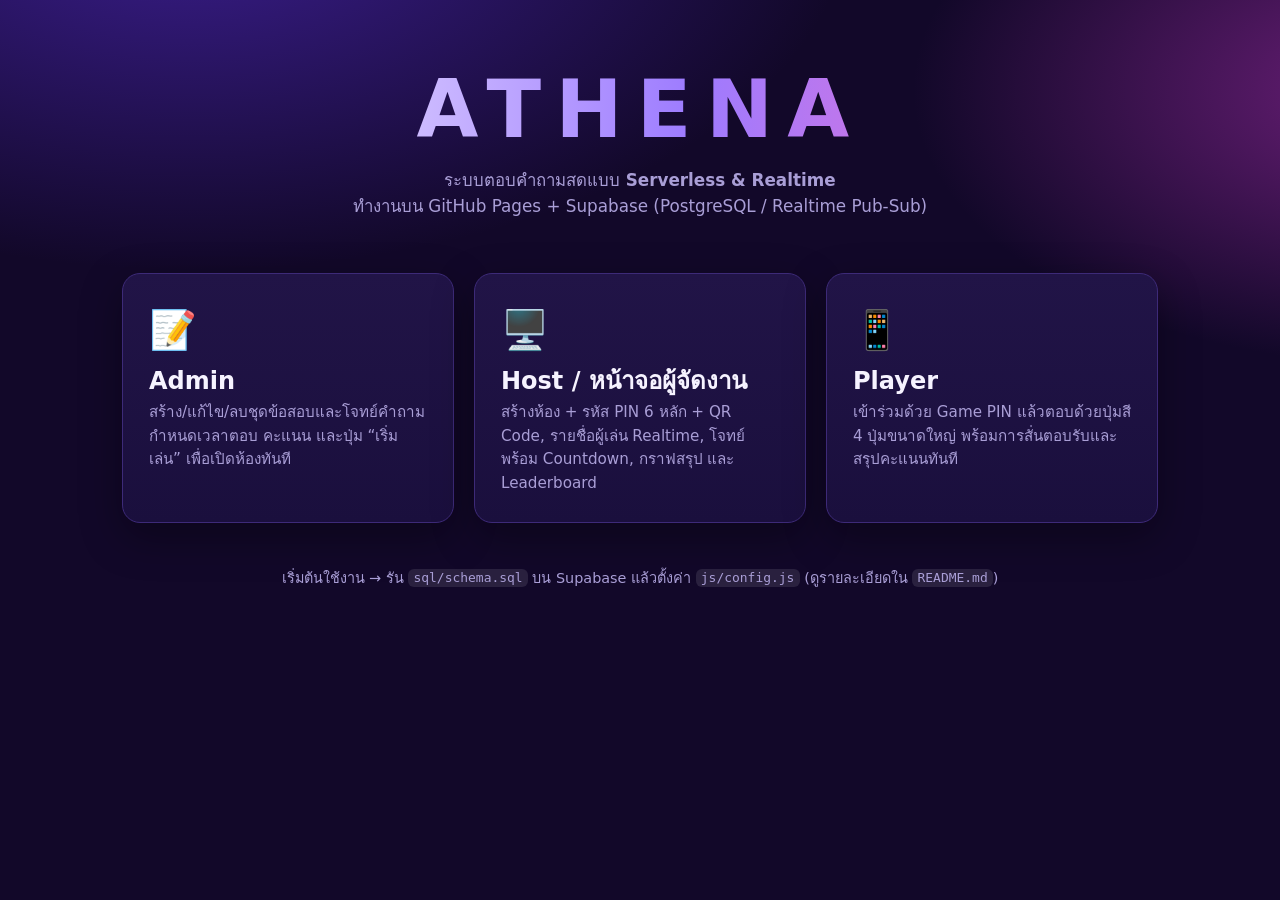
==== index.html @ 8a583efe "feat: initial ATHENA realtime quiz system" ====
<!DOCTYPE html>
<html lang="th">
<head>
  <meta charset="UTF-8">
  <meta name="viewport" content="width=device-width, initial-scale=1.0">
  <title>ATHENA — Serverless Realtime Quiz</title>
  <meta name="description" content="ATHENA ระบบตอบคำถามสดแบบ Serverless ด้วย HTML + JavaScript + Supabase">
  <link rel="stylesheet" href="css/style.css">
</head>
<body>
  <div class="landing">
    <header class="landing__hero">
      <h1 class="landing__logo">ATHENA</h1>
      <p class="landing__sub">
        ระบบตอบคำถามสดแบบ <b>Serverless &amp; Realtime</b><br>
        ทำงานบน GitHub Pages + Supabase (PostgreSQL / Realtime Pub-Sub)
      </p>
    </header>

    <div class="landing__grid">
      <a class="card" href="admin.html">
        <div class="card__icon">📝</div>
        <h2>Admin</h2>
        <p>สร้าง/แก้ไข/ลบชุดข้อสอบและโจทย์คำถาม กำหนดเวลาตอบ คะแนน และปุ่ม “เริ่มเล่น” เพื่อเปิดห้องทันที</p>
      </a>

      <a class="card" href="host.html">
        <div class="card__icon">🖥️</div>
        <h2>Host / หน้าจอผู้จัดงาน</h2>
        <p>สร้างห้อง + รหัส PIN 6 หลัก + QR Code, รายชื่อผู้เล่น Realtime, โจทย์พร้อม Countdown, กราฟสรุป และ Leaderboard</p>
      </a>

      <a class="card" href="player.html">
        <div class="card__icon">📱</div>
        <h2>Player</h2>
        <p>เข้าร่วมด้วย Game PIN แล้วตอบด้วยปุ่มสี 4 ปุ่มขนาดใหญ่ พร้อมการสั่นตอบรับและสรุปคะแนนทันที</p>
      </a>
    </div>

    <footer class="landing__footer">
      เริ่มต้นใช้งาน → รัน <code>sql/schema.sql</code> บน Supabase แล้วตั้งค่า <code>js/config.js</code>
      (ดูรายละเอียดใน <code>README.md</code>)
    </footer>
  </div>
</body>
</html>
---- css/style.css ----
/* ============================================================================
   ATHENA — พื้นฐาน (Base Styles): ตัวแปรสี, Layout, ปุ่ม, ฟอร์ม, Toast
   สีตามมาตรฐาน Kahoot: แดง / น้ำเงิน / เหลือง / เขียว
   ========================================================================== */

:root {
  --bg: #120829;
  --bg-2: #1a0f3d;
  --panel: #211447;
  --panel-2: #2b1b5e;
  --line: #3d2a78;
  --text: #f6f3ff;
  --muted: #a99ed6;
  --primary: #7c4dff;
  --primary-2: #9d7bff;
  --red: #e21b3c;
  --blue: #1368ce;
  --yellow: #d89e00;
  --green: #26890c;
  --danger: #ff4d6d;
  --ok: #3ddc84;
  --radius: 18px;
  --shadow: 0 14px 40px rgba(0, 0, 0, 0.35);
}

* {
  box-sizing: border-box;
}

html,
body {
  margin: 0;
  padding: 0;
  min-height: 100%;
}

body {
  background:
    radial-gradient(1100px 600px at 15% -10%, #3b1e8f 0%, transparent 60%),
    radial-gradient(900px 500px at 110% 10%, #6d1f7a 0%, transparent 55%),
    var(--bg);
  background-attachment: fixed;
  color: var(--text);
  font-family: 'Segoe UI', 'Noto Sans Thai', 'Tahoma', 'Sarabun', system-ui, sans-serif;
  font-size: 17px;
  line-height: 1.55;
  -webkit-font-smoothing: antialiased;
}

h1, h2, h3 {
  margin: 0 0 .5em;
  line-height: 1.25;
  font-weight: 800;
}

h1 { font-size: clamp(1.6rem, 3vw, 2.6rem); }
h2 { font-size: clamp(1.15rem, 2vw, 1.5rem); }

p { margin: .4em 0; }

a { color: var(--primary-2); }

code {
  background: rgba(255, 255, 255, .1);
  padding: .1em .4em;
  border-radius: 6px;
  font-family: ui-monospace, Consolas, monospace;
  font-size: .9em;
}

.muted { color: var(--muted); }
.center { text-align: center; }
[hidden] { display: none !important; }

/* ------------------------------------------------------------- Topbar ---- */
.topbar {
  display: flex;
  align-items: center;
  gap: 14px;
  padding: 14px clamp(14px, 3vw, 32px);
  background: rgba(10, 5, 30, .72);
  backdrop-filter: blur(8px);
  border-bottom: 1px solid var(--line);
  position: sticky;
  top: 0;
  z-index: 40;
}

.brand {
  font-weight: 900;
  letter-spacing: .16em;
  text-decoration: none;
  color: var(--text);
  font-size: 1.1rem;
}

.brand span { color: var(--primary-2); }

.topbar-actions {
  margin-left: auto;
  display: flex;
  gap: 10px;
  align-items: center;
  flex-wrap: wrap;
}

.badge {
  background: var(--panel-2);
  border: 1px solid var(--line);
  border-radius: 999px;
  padding: .25em .9em;
  font-size: .9rem;
  color: var(--muted);
}

.badge b { color: var(--text); letter-spacing: .12em; }

/* -------------------------------------------------------------- Layout --- */
main {
  padding: clamp(16px, 3vw, 34px);
  max-width: 1400px;
  margin: 0 auto;
}

.screen { animation: fade .28s ease; }

@keyframes fade {
  from { opacity: 0; transform: translateY(8px); }
  to { opacity: 1; transform: none; }
}

.panel {
  background: linear-gradient(180deg, var(--panel) 0%, var(--bg-2) 100%);
  border: 1px solid var(--line);
  border-radius: var(--radius);
  padding: clamp(16px, 2.4vw, 26px);
  box-shadow: var(--shadow);
}

.panel.narrow { max-width: 640px; margin: 0 auto; }

.panel-head {
  display: flex;
  align-items: center;
  justify-content: space-between;
  gap: 12px;
  margin-bottom: 12px;
  flex-wrap: wrap;
}

.panel-head h2 { margin: 0; }

/* --------------------------------------------------------------- Buttons - */
.btn {
  display: inline-flex;
  align-items: center;
  justify-content: center;
  gap: .5em;
  border: 1px solid var(--line);
  background: var(--panel-2);
  color: var(--text);
  border-radius: 14px;
  padding: .65em 1.25em;
  font-size: 1rem;
  font-weight: 700;
  font-family: inherit;
  cursor: pointer;
  text-decoration: none;
  transition: transform .12s ease, filter .12s ease, background .12s ease;
  user-select: none;
  -webkit-tap-highlight-color: transparent;
}

.btn:hover:not(:disabled) { filter: brightness(1.15); transform: translateY(-1px); }
.btn:active:not(:disabled) { transform: translateY(1px) scale(.98); }
.btn:disabled { opacity: .45; cursor: not-allowed; }

.btn-primary {
  background: linear-gradient(180deg, var(--primary) 0%, #5b2fd6 100%);
  border-color: #8b63ff;
}

.btn-danger {
  background: linear-gradient(180deg, #ff4d6d 0%, #c81e45 100%);
  border-color: #ff7a93;
}

.btn-ghost { background: transparent; }

.btn-lg { font-size: clamp(1.1rem, 2vw, 1.5rem); padding: .8em 1.6em; border-radius: 18px; }
.btn-sm { font-size: .85rem; padding: .4em .85em; border-radius: 10px; }

.controls {
  display: flex;
  gap: 12px;
  flex-wrap: wrap;
  justify-content: center;
  margin-top: clamp(14px, 2vw, 26px);
}

/* ---------------------------------------------------------------- Forms -- */
.form { display: grid; gap: 14px; }

.field { display: grid; gap: 6px; }

.field > label {
  font-size: .9rem;
  color: var(--muted);
  font-weight: 600;
}

.input,
select.input,
textarea.input {
  width: 100%;
  background: #150c33;
  border: 1px solid var(--line);
  color: var(--text);
  border-radius: 12px;
  padding: .7em .9em;
  font-size: 1rem;
  font-family: inherit;
}

.input:focus {
  outline: 2px solid var(--primary);
  outline-offset: 1px;
}

textarea.input { resize: vertical; min-height: 76px; }

.field-row {
  display: grid;
  grid-template-columns: repeat(auto-fit, minmax(180px, 1fr));
  gap: 12px;
}

.form-actions { display: flex; gap: 10px; flex-wrap: wrap; }

/* ---------------------------------------------------------------- Toast -- */
#toast-host {
  position: fixed;
  left: 50%;
  bottom: 26px;
  transform: translateX(-50%);
  display: flex;
  flex-direction: column;
  gap: 8px;
  z-index: 999;
  pointer-events: none;
}

.toast {
  background: var(--panel-2);
  border: 1px solid var(--line);
  border-left: 5px solid var(--primary);
  border-radius: 12px;
  padding: .7em 1.2em;
  box-shadow: var(--shadow);
  animation: toastIn .25s ease;
  max-width: 90vw;
}

.toast--error { border-left-color: var(--danger); }
.toast--ok { border-left-color: var(--ok); }

@keyframes toastIn {
  from { opacity: 0; transform: translateY(12px); }
  to { opacity: 1; transform: none; }
}

.toast.is-out { opacity: 0; transition: opacity .3s ease; }

/* ------------------------------------------------- Shapes (A/B/C/D) ------ */
.shape {
  display: inline-block;
  flex: 0 0 auto;
}

.shape-triangle {
  width: 0;
  height: 0;
  border-left: 13px solid transparent;
  border-right: 13px solid transparent;
  border-bottom: 23px solid #fff;
}

.shape-diamond {
  width: 19px;
  height: 19px;
  background: #fff;
  transform: rotate(45deg);
}

.shape-circle {
  width: 22px;
  height: 22px;
  border-radius: 50%;
  background: #fff;
}

.shape-square {
  width: 20px;
  height: 20px;
  background: #fff;
}

/* ------------------------------------------------------- Setup notice ---- */
.setup-notice {
  position: fixed;
  inset: 0;
  background: rgba(8, 4, 24, .92);
  display: grid;
  place-items: center;
  z-index: 1000;
  padding: 20px;
}

.setup-notice__box {
  background: var(--panel);
  border: 1px solid var(--line);
  border-radius: var(--radius);
  max-width: 560px;
  padding: 28px;
  box-shadow: var(--shadow);
}

.setup-notice__box ol { padding-left: 1.2em; }
.setup-notice__box li { margin: .5em 0; }

/* ------------------------------------------------------------- Landing --- */
.landing {
  max-width: 1100px;
  margin: 0 auto;
  padding: clamp(24px, 5vw, 60px) clamp(16px, 4vw, 32px);
}

.landing__hero {
  text-align: center;
  margin-bottom: clamp(28px, 5vw, 54px);
}

.landing__logo {
  font-size: clamp(2.6rem, 7vw, 5rem);
  font-weight: 900;
  letter-spacing: .18em;
  background: linear-gradient(90deg, #fff 0%, var(--primary-2) 55%, #ff6ec7 100%);
  -webkit-background-clip: text;
  background-clip: text;
  color: transparent;
  margin: 0;
}

.landing__sub { color: var(--muted); font-size: 1.05rem; }

.landing__grid {
  display: grid;
  grid-template-columns: repeat(auto-fit, minmax(260px, 1fr));
  gap: 20px;
}

.card {
  display: block;
  text-decoration: none;
  color: var(--text);
  background: linear-gradient(180deg, var(--panel) 0%, var(--bg-2) 100%);
  border: 1px solid var(--line);
  border-radius: var(--radius);
  padding: 26px;
  box-shadow: var(--shadow);
  transition: transform .15s ease, border-color .15s ease;
}

.card:hover { transform: translateY(-6px); border-color: var(--primary); }

.card__icon { font-size: 2.4rem; }
.card h2 { margin: .3em 0 .2em; }
.card p { color: var(--muted); font-size: .95rem; margin: 0; }

.landing__footer {
  text-align: center;
  color: var(--muted);
  margin-top: 44px;
  font-size: .9rem;
}
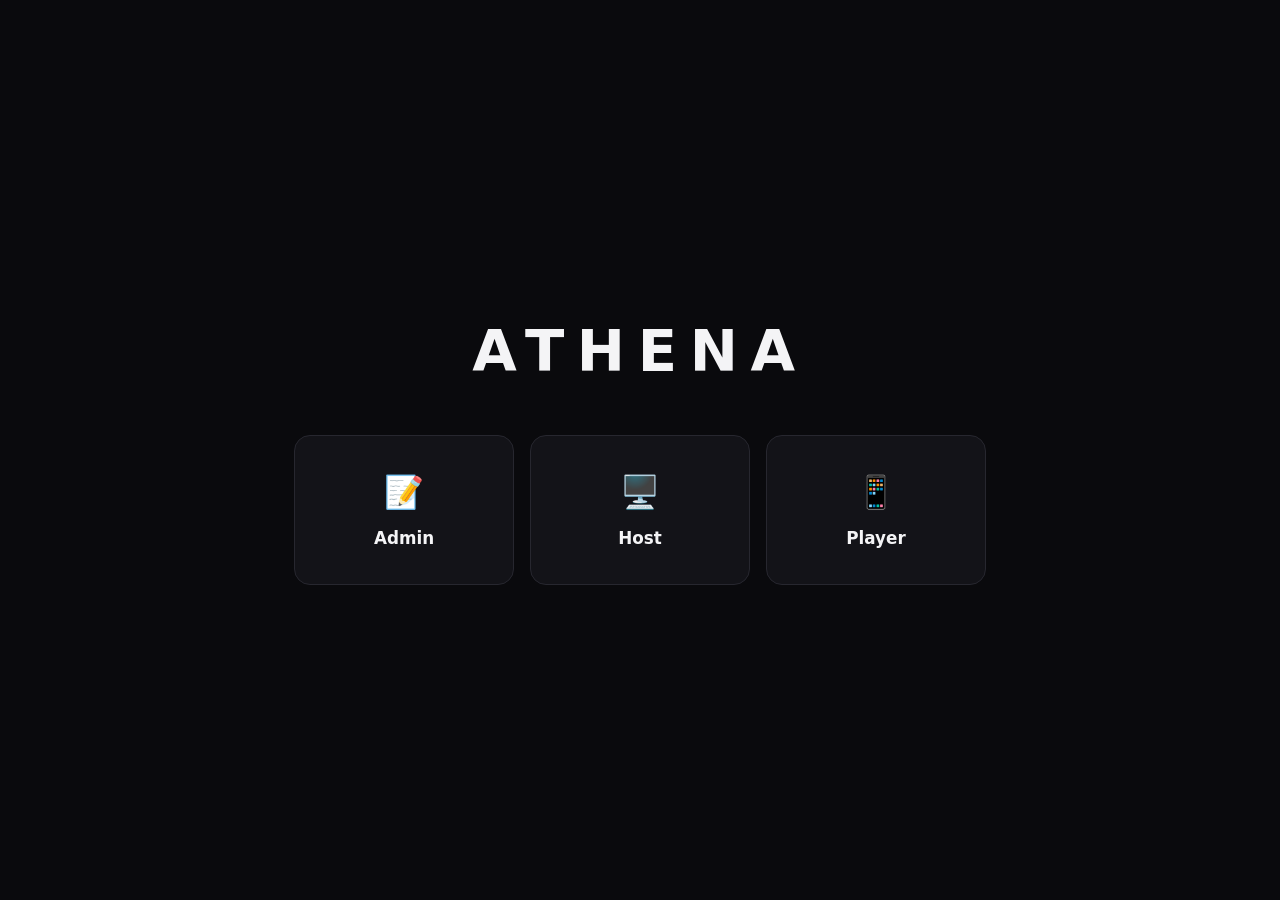
==== commit e57a7bf6: "feat: add admin login and minimal single-screen ui" ====
--- a/index.html
+++ b/index.html
@@ -3,44 +3,27 @@
 <head>
   <meta charset="UTF-8">
   <meta name="viewport" content="width=device-width, initial-scale=1.0">
-  <title>ATHENA — Serverless Realtime Quiz</title>
-  <meta name="description" content="ATHENA ระบบตอบคำถามสดแบบ Serverless ด้วย HTML + JavaScript + Supabase">
+  <title>ATHENA</title>
   <link rel="stylesheet" href="css/style.css">
 </head>
 <body>
   <div class="landing">
-    <header class="landing__hero">
-      <h1 class="landing__logo">ATHENA</h1>
-      <p class="landing__sub">
-        ระบบตอบคำถามสดแบบ <b>Serverless &amp; Realtime</b><br>
-        ทำงานบน GitHub Pages + Supabase (PostgreSQL / Realtime Pub-Sub)
-      </p>
-    </header>
+    <h1 class="landing__logo">ATHENA</h1>
 
     <div class="landing__grid">
       <a class="card" href="admin.html">
-        <div class="card__icon">📝</div>
-        <h2>Admin</h2>
-        <p>สร้าง/แก้ไข/ลบชุดข้อสอบและโจทย์คำถาม กำหนดเวลาตอบ คะแนน และปุ่ม “เริ่มเล่น” เพื่อเปิดห้องทันที</p>
+        <span class="card__icon">📝</span>
+        <span>Admin</span>
       </a>
-
       <a class="card" href="host.html">
-        <div class="card__icon">🖥️</div>
-        <h2>Host / หน้าจอผู้จัดงาน</h2>
-        <p>สร้างห้อง + รหัส PIN 6 หลัก + QR Code, รายชื่อผู้เล่น Realtime, โจทย์พร้อม Countdown, กราฟสรุป และ Leaderboard</p>
+        <span class="card__icon">🖥️</span>
+        <span>Host</span>
       </a>
-
       <a class="card" href="player.html">
-        <div class="card__icon">📱</div>
-        <h2>Player</h2>
-        <p>เข้าร่วมด้วย Game PIN แล้วตอบด้วยปุ่มสี 4 ปุ่มขนาดใหญ่ พร้อมการสั่นตอบรับและสรุปคะแนนทันที</p>
+        <span class="card__icon">📱</span>
+        <span>Player</span>
       </a>
     </div>
-
-    <footer class="landing__footer">
-      เริ่มต้นใช้งาน → รัน <code>sql/schema.sql</code> บน Supabase แล้วตั้งค่า <code>js/config.js</code>
-      (ดูรายละเอียดใน <code>README.md</code>)
-    </footer>
   </div>
 </body>
 </html>
--- a/css/style.css
+++ b/css/style.css
@@ -1,247 +1,248 @@
 /* ============================================================================
-   ATHENA — พื้นฐาน (Base Styles): ตัวแปรสี, Layout, ปุ่ม, ฟอร์ม, Toast
-   สีตามมาตรฐาน Kahoot: แดง / น้ำเงิน / เหลือง / เขียว
+   ATHENA — Base Styles (Minimal / Modern)
+   หลักการ: หน้าจอเดียว ไม่ต้องเลื่อน — body ล็อกความสูงไว้
+            ส่วนที่ล้นจะเลื่อนใน panel ของตัวเองเท่านั้น
    ========================================================================== */
 
 :root {
-  --bg: #120829;
-  --bg-2: #1a0f3d;
-  --panel: #211447;
-  --panel-2: #2b1b5e;
-  --line: #3d2a78;
-  --text: #f6f3ff;
-  --muted: #a99ed6;
-  --primary: #7c4dff;
-  --primary-2: #9d7bff;
+  --bg: #0a0a0d;
+  --panel: #131318;
+  --panel-2: #1b1b22;
+  --line: #27272f;
+  --text: #f4f4f6;
+  --muted: #8b8b96;
+  --primary: #6366f1;
+  --primary-2: #818cf8;
   --red: #e21b3c;
   --blue: #1368ce;
   --yellow: #d89e00;
   --green: #26890c;
-  --danger: #ff4d6d;
-  --ok: #3ddc84;
-  --radius: 18px;
-  --shadow: 0 14px 40px rgba(0, 0, 0, 0.35);
-}
-
-* {
-  box-sizing: border-box;
-}
-
-html,
+  --danger: #f43f5e;
+  --ok: #22c55e;
+  --radius: 14px;
+}
+
+* { box-sizing: border-box; }
+
+html, body { height: 100%; }
+
 body {
   margin: 0;
-  padding: 0;
-  min-height: 100%;
-}
-
-body {
-  background:
-    radial-gradient(1100px 600px at 15% -10%, #3b1e8f 0%, transparent 60%),
-    radial-gradient(900px 500px at 110% 10%, #6d1f7a 0%, transparent 55%),
-    var(--bg);
-  background-attachment: fixed;
+  background: var(--bg);
   color: var(--text);
   font-family: 'Segoe UI', 'Noto Sans Thai', 'Tahoma', 'Sarabun', system-ui, sans-serif;
-  font-size: 17px;
-  line-height: 1.55;
+  font-size: 16px;
+  line-height: 1.5;
+  display: flex;
+  flex-direction: column;
+  overflow: hidden;
   -webkit-font-smoothing: antialiased;
 }
 
-h1, h2, h3 {
-  margin: 0 0 .5em;
-  line-height: 1.25;
-  font-weight: 800;
-}
-
-h1 { font-size: clamp(1.6rem, 3vw, 2.6rem); }
-h2 { font-size: clamp(1.15rem, 2vw, 1.5rem); }
-
+h1, h2, h3 { margin: 0; line-height: 1.3; font-weight: 700; }
+h1 { font-size: clamp(1.4rem, 2.4vw, 2rem); }
+h2 { font-size: 1.05rem; }
 p { margin: .4em 0; }
-
 a { color: var(--primary-2); }
 
 code {
-  background: rgba(255, 255, 255, .1);
+  background: rgba(255, 255, 255, .07);
   padding: .1em .4em;
-  border-radius: 6px;
+  border-radius: 5px;
   font-family: ui-monospace, Consolas, monospace;
-  font-size: .9em;
+  font-size: .88em;
 }
 
 .muted { color: var(--muted); }
 .center { text-align: center; }
+.small { font-size: .85rem; }
 [hidden] { display: none !important; }
 
 /* ------------------------------------------------------------- Topbar ---- */
 .topbar {
-  display: flex;
-  align-items: center;
-  gap: 14px;
-  padding: 14px clamp(14px, 3vw, 32px);
-  background: rgba(10, 5, 30, .72);
-  backdrop-filter: blur(8px);
+  flex: 0 0 auto;
+  display: flex;
+  align-items: center;
+  gap: 12px;
+  height: 52px;
+  padding: 0 clamp(12px, 2vw, 22px);
   border-bottom: 1px solid var(--line);
-  position: sticky;
-  top: 0;
-  z-index: 40;
+  background: rgba(10, 10, 13, .92);
 }
 
 .brand {
-  font-weight: 900;
-  letter-spacing: .16em;
+  font-weight: 800;
+  letter-spacing: .18em;
   text-decoration: none;
   color: var(--text);
-  font-size: 1.1rem;
-}
-
-.brand span { color: var(--primary-2); }
+  font-size: .95rem;
+}
+
+.badge {
+  background: var(--panel-2);
+  border: 1px solid var(--line);
+  border-radius: 999px;
+  padding: .2em .8em;
+  font-size: .8rem;
+  color: var(--muted);
+}
+
+.badge b { color: var(--text); letter-spacing: .1em; }
 
 .topbar-actions {
   margin-left: auto;
   display: flex;
-  gap: 10px;
-  align-items: center;
-  flex-wrap: wrap;
-}
-
-.badge {
-  background: var(--panel-2);
-  border: 1px solid var(--line);
-  border-radius: 999px;
-  padding: .25em .9em;
-  font-size: .9rem;
-  color: var(--muted);
-}
-
-.badge b { color: var(--text); letter-spacing: .12em; }
+  gap: 8px;
+  align-items: center;
+}
 
 /* -------------------------------------------------------------- Layout --- */
 main {
-  padding: clamp(16px, 3vw, 34px);
-  max-width: 1400px;
+  flex: 1 1 auto;
+  min-height: 0;
+  overflow: auto;
+  padding: clamp(12px, 2vw, 24px);
+  width: 100%;
+}
+
+.main-center {
+  display: grid;
+  place-items: center;
+}
+
+.screen {
+  width: 100%;
+  max-width: 1180px;
   margin: 0 auto;
-}
-
-.screen { animation: fade .28s ease; }
+  animation: fade .22s ease;
+}
 
 @keyframes fade {
-  from { opacity: 0; transform: translateY(8px); }
+  from { opacity: 0; transform: translateY(6px); }
   to { opacity: 1; transform: none; }
 }
 
 .panel {
-  background: linear-gradient(180deg, var(--panel) 0%, var(--bg-2) 100%);
+  background: var(--panel);
   border: 1px solid var(--line);
   border-radius: var(--radius);
-  padding: clamp(16px, 2.4vw, 26px);
-  box-shadow: var(--shadow);
-}
-
-.panel.narrow { max-width: 640px; margin: 0 auto; }
+  padding: clamp(14px, 2vw, 22px);
+}
+
+.panel.narrow { max-width: 560px; margin: 0 auto; }
 
 .panel-head {
   display: flex;
   align-items: center;
   justify-content: space-between;
-  gap: 12px;
+  gap: 10px;
   margin-bottom: 12px;
-  flex-wrap: wrap;
-}
-
-.panel-head h2 { margin: 0; }
+}
 
 /* --------------------------------------------------------------- Buttons - */
 .btn {
   display: inline-flex;
   align-items: center;
   justify-content: center;
-  gap: .5em;
+  gap: .45em;
+  height: 38px;
+  padding: 0 16px;
   border: 1px solid var(--line);
   background: var(--panel-2);
   color: var(--text);
-  border-radius: 14px;
-  padding: .65em 1.25em;
-  font-size: 1rem;
-  font-weight: 700;
+  border-radius: 10px;
+  font-size: .93rem;
+  font-weight: 600;
   font-family: inherit;
   cursor: pointer;
   text-decoration: none;
-  transition: transform .12s ease, filter .12s ease, background .12s ease;
-  user-select: none;
+  white-space: nowrap;
+  transition: background .12s ease, border-color .12s ease, transform .1s ease, filter .12s ease;
   -webkit-tap-highlight-color: transparent;
 }
 
-.btn:hover:not(:disabled) { filter: brightness(1.15); transform: translateY(-1px); }
-.btn:active:not(:disabled) { transform: translateY(1px) scale(.98); }
-.btn:disabled { opacity: .45; cursor: not-allowed; }
+.btn:hover:not(:disabled) { border-color: #3a3a45; filter: brightness(1.12); }
+.btn:active:not(:disabled) { transform: scale(.98); }
+.btn:disabled { opacity: .4; cursor: not-allowed; }
 
 .btn-primary {
-  background: linear-gradient(180deg, var(--primary) 0%, #5b2fd6 100%);
-  border-color: #8b63ff;
-}
-
-.btn-danger {
-  background: linear-gradient(180deg, #ff4d6d 0%, #c81e45 100%);
-  border-color: #ff7a93;
-}
-
+  background: var(--primary);
+  border-color: var(--primary);
+  color: #fff;
+}
+
+.btn-danger { background: #7f1d2e; border-color: #9f2438; color: #fff; }
 .btn-ghost { background: transparent; }
 
-.btn-lg { font-size: clamp(1.1rem, 2vw, 1.5rem); padding: .8em 1.6em; border-radius: 18px; }
-.btn-sm { font-size: .85rem; padding: .4em .85em; border-radius: 10px; }
+.btn-lg { height: 54px; font-size: 1.05rem; border-radius: 14px; padding: 0 30px; }
+.btn-sm { height: 32px; font-size: .85rem; padding: 0 12px; border-radius: 8px; }
+.btn-block { width: 100%; }
 
 .controls {
   display: flex;
-  gap: 12px;
+  gap: 10px;
   flex-wrap: wrap;
   justify-content: center;
-  margin-top: clamp(14px, 2vw, 26px);
+  margin-top: clamp(12px, 2vw, 22px);
 }
 
 /* ---------------------------------------------------------------- Forms -- */
-.form { display: grid; gap: 14px; }
-
-.field { display: grid; gap: 6px; }
-
-.field > label {
-  font-size: .9rem;
-  color: var(--muted);
-  font-weight: 600;
-}
+.form { display: grid; gap: 12px; }
+.field { display: grid; gap: 5px; }
+.field > label { font-size: .8rem; color: var(--muted); font-weight: 600; }
 
 .input,
 select.input,
 textarea.input {
   width: 100%;
-  background: #150c33;
-  border: 1px solid var(--line);
-  color: var(--text);
-  border-radius: 12px;
-  padding: .7em .9em;
-  font-size: 1rem;
+  background: #0d0d11;
+  border: 1px solid var(--line);
+  color: var(--text);
+  border-radius: 10px;
+  padding: .62em .85em;
+  font-size: .97rem;
   font-family: inherit;
 }
 
-.input:focus {
-  outline: 2px solid var(--primary);
-  outline-offset: 1px;
-}
-
-textarea.input { resize: vertical; min-height: 76px; }
+.input:focus { outline: 2px solid var(--primary); outline-offset: 1px; }
+textarea.input { resize: vertical; min-height: 64px; }
 
 .field-row {
   display: grid;
-  grid-template-columns: repeat(auto-fit, minmax(180px, 1fr));
-  gap: 12px;
-}
-
-.form-actions { display: flex; gap: 10px; flex-wrap: wrap; }
-
-/* ---------------------------------------------------------------- Toast -- */
+  grid-template-columns: repeat(auto-fit, minmax(150px, 1fr));
+  gap: 10px;
+}
+
+.form-actions { display: flex; gap: 8px; flex-wrap: wrap; }
+.form-error { color: var(--danger); font-size: .88rem; margin: 0; }
+
+/* -------------------------------------------------------------- Modal ---- */
+.modal {
+  border: 0;
+  padding: 0;
+  background: transparent;
+  max-width: min(540px, 94vw);
+  width: 100%;
+}
+
+.modal::backdrop { background: rgba(0, 0, 0, .68); }
+
+.modal-card {
+  background: var(--panel);
+  border: 1px solid var(--line);
+  border-radius: 16px;
+  padding: clamp(16px, 3vw, 24px);
+  max-height: 84vh;
+  overflow: auto;
+}
+
+.modal-title { margin-bottom: 14px; }
+
+/* --------------------------------------------------------------- Toast -- */
 #toast-host {
   position: fixed;
   left: 50%;
-  bottom: 26px;
+  bottom: 22px;
   transform: translateX(-50%);
   display: flex;
   flex-direction: column;
@@ -253,63 +254,44 @@
 .toast {
   background: var(--panel-2);
   border: 1px solid var(--line);
-  border-left: 5px solid var(--primary);
-  border-radius: 12px;
-  padding: .7em 1.2em;
-  box-shadow: var(--shadow);
-  animation: toastIn .25s ease;
-  max-width: 90vw;
+  border-left: 4px solid var(--primary);
+  border-radius: 10px;
+  padding: .6em 1.1em;
+  font-size: .93rem;
+  box-shadow: 0 10px 30px rgba(0, 0, 0, .5);
+  animation: toastIn .22s ease;
+  max-width: 88vw;
 }
 
 .toast--error { border-left-color: var(--danger); }
 .toast--ok { border-left-color: var(--ok); }
 
 @keyframes toastIn {
-  from { opacity: 0; transform: translateY(12px); }
+  from { opacity: 0; transform: translateY(10px); }
   to { opacity: 1; transform: none; }
 }
 
 .toast.is-out { opacity: 0; transition: opacity .3s ease; }
 
 /* ------------------------------------------------- Shapes (A/B/C/D) ------ */
-.shape {
-  display: inline-block;
-  flex: 0 0 auto;
-}
+.shape { display: inline-block; flex: 0 0 auto; }
 
 .shape-triangle {
-  width: 0;
-  height: 0;
-  border-left: 13px solid transparent;
-  border-right: 13px solid transparent;
-  border-bottom: 23px solid #fff;
-}
-
-.shape-diamond {
-  width: 19px;
-  height: 19px;
-  background: #fff;
-  transform: rotate(45deg);
-}
-
-.shape-circle {
-  width: 22px;
-  height: 22px;
-  border-radius: 50%;
-  background: #fff;
-}
-
-.shape-square {
-  width: 20px;
-  height: 20px;
-  background: #fff;
-}
+  width: 0; height: 0;
+  border-left: 12px solid transparent;
+  border-right: 12px solid transparent;
+  border-bottom: 21px solid #fff;
+}
+
+.shape-diamond { width: 18px; height: 18px; background: #fff; transform: rotate(45deg); }
+.shape-circle { width: 21px; height: 21px; border-radius: 50%; background: #fff; }
+.shape-square { width: 19px; height: 19px; background: #fff; }
 
 /* ------------------------------------------------------- Setup notice ---- */
 .setup-notice {
   position: fixed;
   inset: 0;
-  background: rgba(8, 4, 24, .92);
+  background: rgba(8, 8, 11, .94);
   display: grid;
   place-items: center;
   z-index: 1000;
@@ -319,67 +301,60 @@
 .setup-notice__box {
   background: var(--panel);
   border: 1px solid var(--line);
-  border-radius: var(--radius);
-  max-width: 560px;
-  padding: 28px;
-  box-shadow: var(--shadow);
-}
-
-.setup-notice__box ol { padding-left: 1.2em; }
-.setup-notice__box li { margin: .5em 0; }
+  border-radius: 16px;
+  max-width: 480px;
+  padding: 26px;
+}
+
+.setup-notice__box ol { padding-left: 1.2em; margin: .8em 0; }
+.setup-notice__box li { margin: .4em 0; font-size: .95rem; }
 
 /* ------------------------------------------------------------- Landing --- */
 .landing {
-  max-width: 1100px;
-  margin: 0 auto;
-  padding: clamp(24px, 5vw, 60px) clamp(16px, 4vw, 32px);
-}
-
-.landing__hero {
-  text-align: center;
-  margin-bottom: clamp(28px, 5vw, 54px);
+  flex: 1;
+  min-height: 0;
+  display: flex;
+  flex-direction: column;
+  align-items: center;
+  justify-content: center;
+  gap: clamp(24px, 5vh, 48px);
+  padding: 24px;
 }
 
 .landing__logo {
-  font-size: clamp(2.6rem, 7vw, 5rem);
-  font-weight: 900;
-  letter-spacing: .18em;
-  background: linear-gradient(90deg, #fff 0%, var(--primary-2) 55%, #ff6ec7 100%);
-  -webkit-background-clip: text;
-  background-clip: text;
-  color: transparent;
   margin: 0;
-}
-
-.landing__sub { color: var(--muted); font-size: 1.05rem; }
+  font-size: clamp(2.2rem, 6vw, 3.6rem);
+  font-weight: 800;
+  letter-spacing: .22em;
+  color: var(--text);
+}
 
 .landing__grid {
   display: grid;
-  grid-template-columns: repeat(auto-fit, minmax(260px, 1fr));
-  gap: 20px;
+  grid-template-columns: repeat(3, minmax(150px, 220px));
+  gap: 16px;
+}
+
+@media (max-width: 720px) {
+  .landing__grid { grid-template-columns: 1fr; width: min(340px, 100%); }
 }
 
 .card {
-  display: block;
+  display: flex;
+  flex-direction: column;
+  align-items: center;
+  justify-content: center;
+  gap: 10px;
+  min-height: 150px;
   text-decoration: none;
   color: var(--text);
-  background: linear-gradient(180deg, var(--panel) 0%, var(--bg-2) 100%);
-  border: 1px solid var(--line);
-  border-radius: var(--radius);
-  padding: 26px;
-  box-shadow: var(--shadow);
-  transition: transform .15s ease, border-color .15s ease;
-}
-
-.card:hover { transform: translateY(-6px); border-color: var(--primary); }
-
-.card__icon { font-size: 2.4rem; }
-.card h2 { margin: .3em 0 .2em; }
-.card p { color: var(--muted); font-size: .95rem; margin: 0; }
-
-.landing__footer {
-  text-align: center;
-  color: var(--muted);
-  margin-top: 44px;
-  font-size: .9rem;
-}
+  background: var(--panel);
+  border: 1px solid var(--line);
+  border-radius: 16px;
+  font-weight: 700;
+  font-size: 1.05rem;
+  transition: border-color .15s ease, transform .15s ease, background .15s ease;
+}
+
+.card:hover { border-color: var(--primary); transform: translateY(-4px); background: var(--panel-2); }
+.card__icon { font-size: 2rem; }
